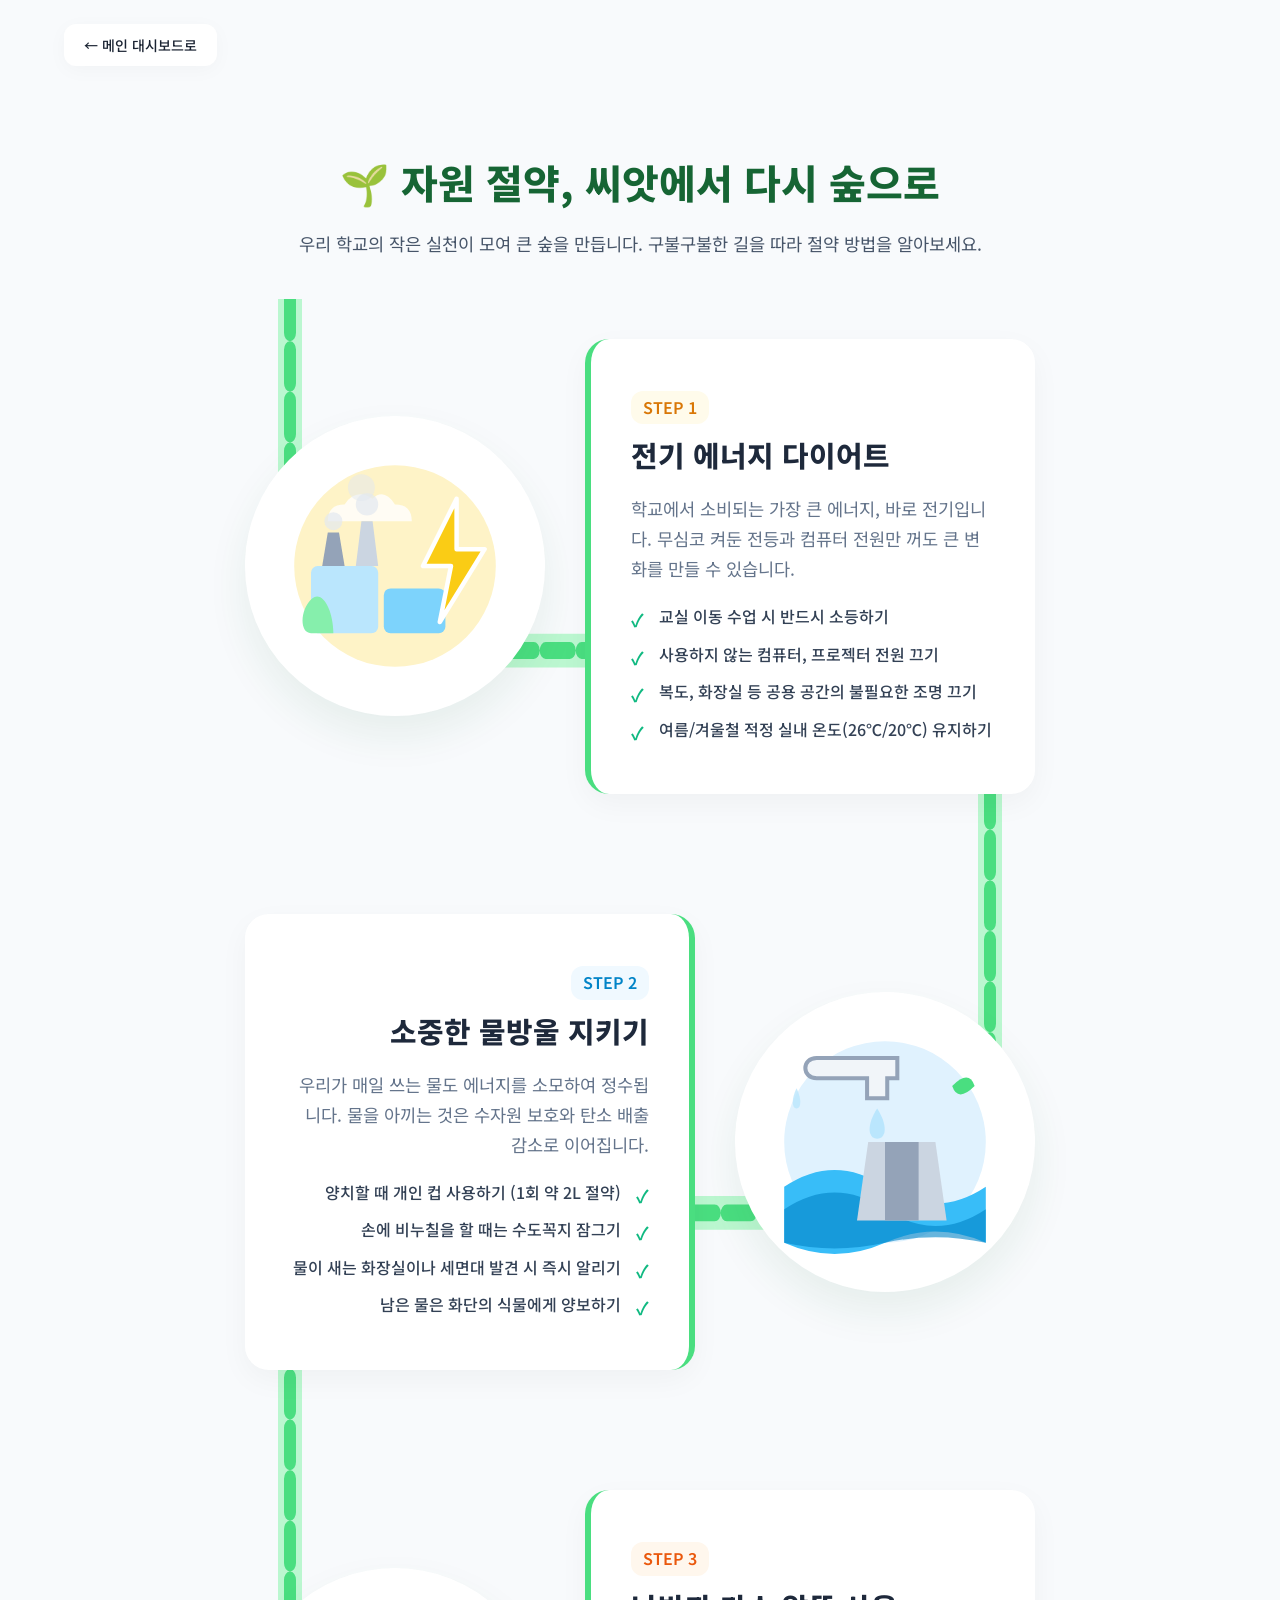
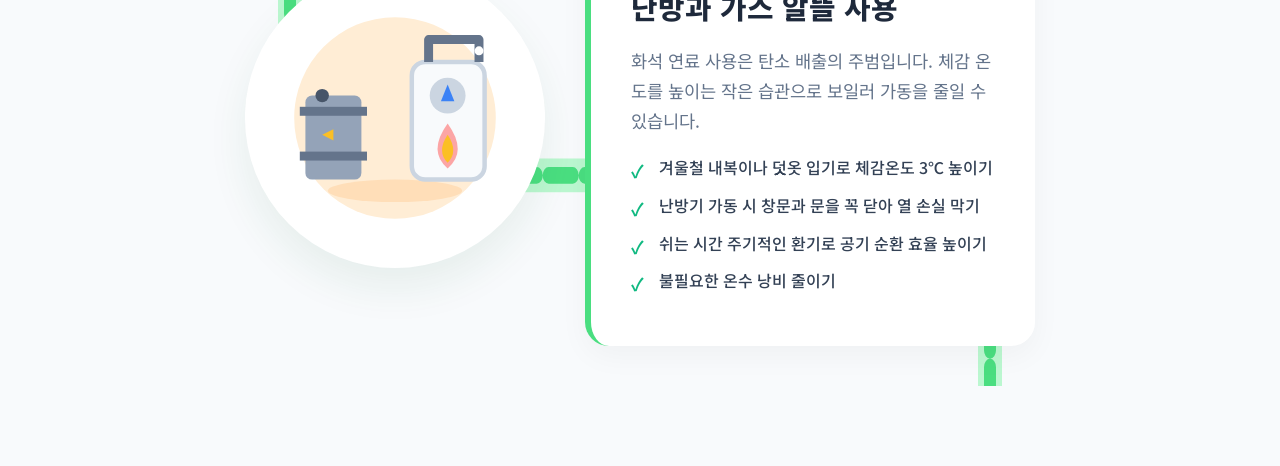
==== saving-tips.html @ 5b9fc604 "sbrbfssf bfbfzbsfb" ====
<!DOCTYPE html>
<html lang="ko">
<head>
    <meta charset="UTF-8">
    <meta name="viewport" content="width=device-width, initial-scale=1.0">
    <title>절약 방법 로드맵 - 학교 자원 모니터링</title>
    <link rel="stylesheet" href="style.css">
    <link rel="stylesheet" href="https://cdnjs.cloudflare.com/ajax/libs/font-awesome/6.4.0/css/all.min.css">
    <style>
        /* 로드맵 타임라인 전용 CSS */
        .roadmap-page {
            background-color: #f8fafc;
            min-height: 100vh;
            padding-bottom: 80px;
        }

        .roadmap-header {
            text-align: center;
            padding: 60px 24px 40px;
        }
        
        .roadmap-header h1 {
            font-size: 2.5rem;
            color: #166534;
            font-weight: 800;
            margin-bottom: 16px;
        }

        .roadmap-header p {
            font-size: 1.1rem;
            color: #475569;
        }

        .roadmap-container {
            max-width: 1000px;
            margin: 0 auto;
            position: relative;
            padding: 40px 0;
            overflow: hidden;
        }

        /* 중앙을 가로지르는 구불구불한 선 */
        .roadmap-path {
            position: absolute;
            top: 0;
            left: 50%;
            transform: translateX(-50%);
            width: 100%;
            height: 100%;
            z-index: 0;
            pointer-events: none;
        }
        
        .roadmap-path svg {
            width: 100%;
            height: 100%;
            display: block;
        }

        /* 로드맵 아이템 */
        .roadmap-item {
            position: relative;
            z-index: 1;
            display: flex;
            align-items: center;
            justify-content: center;
            margin-bottom: 120px;
            gap: 40px;
            opacity: 0;
            transform: translateY(40px);
            animation: fadeUp 0.8s cubic-bezier(0.4, 0, 0.2, 1) forwards;
        }

        .roadmap-item:nth-child(2) { animation-delay: 0.2s; }
        .roadmap-item:nth-child(3) { animation-delay: 0.4s; }
        .roadmap-item:nth-child(4) { animation-delay: 0.6s; margin-bottom: 0; }

        @keyframes fadeUp {
            to { opacity: 1; transform: translateY(0); }
        }

        .roadmap-item.left {
            flex-direction: row-reverse;
        }

        /* 픽토그램 (일러스트) 영역 */
        .roadmap-illustration {
            flex: 0 0 300px;
            width: 300px;
            height: 300px;
            background: #ffffff;
            border-radius: 50%;
            box-shadow: 0 20px 40px rgba(22, 101, 52, 0.08);
            display: flex;
            align-items: center;
            justify-content: center;
            padding: 30px;
            position: relative;
            border: 8px solid #ffffff;
            transition: transform 0.4s cubic-bezier(0.34, 1.56, 0.64, 1);
        }

        .roadmap-illustration:hover {
            transform: scale(1.05) rotate(-2deg);
        }

        .roadmap-illustration svg {
            width: 100%;
            height: 100%;
        }

        /* 텍스트 콘텐츠 영역 */
        .roadmap-content {
            flex: 0 0 450px;
            background: #ffffff;
            padding: 40px;
            border-radius: 24px;
            box-shadow: 0 10px 30px rgba(0, 0, 0, 0.04);
            position: relative;
            border-left: 6px solid #4ade80;
        }

        .roadmap-item.left .roadmap-content {
            border-left: none;
            border-right: 6px solid #4ade80;
            text-align: right;
        }

        .roadmap-content h2 {
            font-size: 1.8rem;
            color: #1e293b;
            margin-bottom: 16px;
            font-weight: 800;
        }

        .roadmap-content h2 span {
            display: inline-block;
            background: #ecfdf5;
            color: #059669;
            padding: 4px 12px;
            border-radius: 12px;
            font-size: 1rem;
            margin-bottom: 8px;
            font-weight: 600;
        }

        .roadmap-content p {
            font-size: 1.1rem;
            color: #64748b;
            line-height: 1.7;
            margin-bottom: 20px;
        }

        .roadmap-tips {
            list-style: none;
            padding: 0;
            margin: 0;
            text-align: left;
        }

        .roadmap-tips li {
            position: relative;
            padding-left: 28px;
            margin-bottom: 12px;
            color: #334155;
            font-weight: 500;
        }

        .roadmap-item.left .roadmap-tips li {
            padding-left: 0;
            padding-right: 28px;
            text-align: right;
        }

        .roadmap-tips li::before {
            content: '✓';
            position: absolute;
            left: 0;
            top: 2px;
            color: #10b981;
            font-weight: bold;
            font-size: 1.1rem;
        }

        .roadmap-item.left .roadmap-tips li::before {
            left: auto;
            right: 0;
        }

        /* 반응형 디자인 */
        @media (max-width: 900px) {
            .roadmap-item, .roadmap-item.left {
                flex-direction: column;
                text-align: center;
                gap: 24px;
            }

            .roadmap-path {
                display: none; /* 모바일에서는 선 숨김 */
            }

            .roadmap-content, .roadmap-item.left .roadmap-content {
                flex: auto;
                width: 100%;
                border: none;
                border-top: 6px solid #4ade80;
                text-align: center;
            }

            .roadmap-tips li {
                padding: 0 !important;
                text-align: center !important;
            }
            .roadmap-tips li::before {
                display: none;
            }
        }
    </style>
</head>
<body class="roadmap-page">

    <div class="page-header" style="max-width: 1200px; margin: 0 auto; padding: 24px;">
        <a href="index.html" class="back-btn">← 메인 대시보드로</a>
    </div>

    <div class="roadmap-header">
        <h1>🌱 자원 절약, 씨앗에서 다시 숲으로</h1>
        <p>우리 학교의 작은 실천이 모여 큰 숲을 만듭니다. 구불구불한 길을 따라 절약 방법을 알아보세요.</p>
    </div>

    <div class="roadmap-container">
        
        <!-- 중앙 구불구불한 녹색 선 (ㄹ자 모양) -->
        <div class="roadmap-path">
            <svg viewBox="0 0 1000 1200" preserveAspectRatio="none" xmlns="http://www.w3.org/2000/svg">
                <!-- 그림자 효과 -->
                <path d="M 150,0 L 150,150 Q 150,250 250,250 L 750,250 Q 850,250 850,350 L 850,550 Q 850,650 750,650 L 250,650 Q 150,650 150,750 L 150,950 Q 150,1050 250,1050 L 750,1050 Q 850,1050 850,1150 L 850,1200" 
                      fill="none" stroke="#bbf7d0" stroke-width="24" stroke-linecap="round" />
                <!-- 메인 녹색 선 -->
                <path d="M 150,0 L 150,150 Q 150,250 250,250 L 750,250 Q 850,250 850,350 L 850,550 Q 850,650 750,650 L 250,650 Q 150,650 150,750 L 150,950 Q 150,1050 250,1050 L 750,1050 Q 850,1050 850,1150 L 850,1200" 
                      fill="none" stroke="#4ade80" stroke-width="12" stroke-linecap="round" stroke-dasharray="24 12" />
            </svg>
        </div>

        <!-- 1. 전기 절약 -->
        <div class="roadmap-item right">
            <div class="roadmap-illustration">
                <!-- 번개 + 전기 발전소 일러스트 (플랫 스타일) -->
                <svg viewBox="0 0 200 200" xmlns="http://www.w3.org/2000/svg">
                    <circle cx="100" cy="100" r="90" fill="#fef3c7" /> <!-- 배경 노란색 -->
                    <!-- 구름 -->
                    <path d="M 40,60 Q 40,45 55,45 Q 65,30 80,40 Q 90,30 100,45 Q 115,45 115,60 Z" fill="#ffffff" opacity="0.8" />
                    <!-- 발전소 건물 (왼쪽으로 이동) -->
                    <g transform="translate(-15, 0)">
                        <rect x="40" y="100" width="60" height="60" rx="6" fill="#bae6fd" />
                        <rect x="105" y="120" width="55" height="40" rx="6" fill="#7dd3fc" />
                        <!-- 굴뚝 -->
                        <path d="M 50,100 L 55,70 L 65,70 L 70,100 Z" fill="#94a3b8" />
                        <path d="M 80,100 L 85,60 L 95,60 L 100,100 Z" fill="#cbd5e1" />
                        <circle cx="60" cy="60" r="8" fill="#e2e8f0" opacity="0.7" />
                        <circle cx="90" cy="45" r="10" fill="#e2e8f0" opacity="0.7" />
                        <circle cx="85" cy="30" r="12" fill="#e2e8f0" opacity="0.5" />
                    </g>
                    <!-- 번개 기호 (오른쪽 위로 이동) -->
                    <g transform="translate(15, -10)">
                        <path d="M 140,50 L 110,110 L 135,110 L 125,160 L 165,95 L 140,95 Z" fill="#facc15" stroke="#ffffff" stroke-width="4" stroke-linejoin="round" />
                    </g>
                    <!-- 나무 장식 -->
                    <path d="M 25,160 C 15,160 15,140 25,130 C 35,120 45,140 45,160 Z" fill="#86efac" />
                </svg>
            </div>
            <div class="roadmap-content">
                <h2><span style="background:#fffbeb;color:#d97706">STEP 1</span><br>전기 에너지 다이어트</h2>
                <p>학교에서 소비되는 가장 큰 에너지, 바로 전기입니다. 무심코 켜둔 전등과 컴퓨터 전원만 꺼도 큰 변화를 만들 수 있습니다.</p>
                <ul class="roadmap-tips">
                    <li>교실 이동 수업 시 반드시 소등하기</li>
                    <li>사용하지 않는 컴퓨터, 프로젝터 전원 끄기</li>
                    <li>복도, 화장실 등 공용 공간의 불필요한 조명 끄기</li>
                    <li>여름/겨울철 적정 실내 온도(26℃/20℃) 유지하기</li>
                </ul>
            </div>
        </div>

        <!-- 2. 수도 절약 -->
        <div class="roadmap-item left">
            <div class="roadmap-illustration">
                <!-- 수도꼭지 + 수력 발전 일러스트 (플랫 스타일) -->
                <svg viewBox="0 0 200 200" xmlns="http://www.w3.org/2000/svg">
                    <circle cx="100" cy="100" r="90" fill="#e0f2fe" /> <!-- 배경 하늘색 -->
                    <!-- 댐/물결 -->
                    <path d="M 10,140 Q 55,110 100,140 T 190,140 L 190,190 Q 145,170 100,190 T 10,190 Z" fill="#38bdf8" />
                    <path d="M 10,160 Q 55,130 100,160 T 190,160 L 190,190 Q 145,180 100,190 T 10,190 Z" fill="#0284c7" opacity="0.6" />
                    <!-- 댐 구조물 (오른쪽 아래로 이동) -->
                    <g transform="translate(15, 20)">
                        <path d="M 60,150 L 70,80 L 130,80 L 140,150 Z" fill="#cbd5e1" />
                        <rect x="85" y="80" width="30" height="70" fill="#94a3b8" />
                    </g>
                    <!-- 수도꼭지와 물방울 (왼쪽 위로 이동) -->
                    <g transform="translate(-15, -20) scale(0.9)">
                        <path d="M 140,50 L 60,50 C 45,50 45,70 60,70 L 110,70 L 110,90 L 130,90 L 130,70 L 140,70 Z" fill="#f1f5f9" stroke="#94a3b8" stroke-width="4" />
                        <!-- 물방울 -->
                        <path d="M 120,100 C 130,115 130,130 120,130 C 110,130 110,115 120,100 Z" fill="#bae6fd" />
                        <path d="M 40,80 C 45,90 45,100 40,100 C 35,100 35,90 40,80 Z" fill="#bae6fd" opacity="0.8" />
                    </g>
                    <!-- 나뭇잎 장식 -->
                    <path d="M 160,50 Q 175,35 180,50 Q 165,65 160,50 Z" fill="#4ade80" />
                </svg>
            </div>
            <div class="roadmap-content">
                <h2><span style="background:#f0f9ff;color:#0284c7">STEP 2</span><br>소중한 물방울 지키기</h2>
                <p>우리가 매일 쓰는 물도 에너지를 소모하여 정수됩니다. 물을 아끼는 것은 수자원 보호와 탄소 배출 감소로 이어집니다.</p>
                <ul class="roadmap-tips">
                    <li>양치할 때 개인 컵 사용하기 (1회 약 2L 절약)</li>
                    <li>손에 비누칠을 할 때는 수도꼭지 잠그기</li>
                    <li>물이 새는 화장실이나 세면대 발견 시 즉시 알리기</li>
                    <li>남은 물은 화단의 식물에게 양보하기</li>
                </ul>
            </div>
        </div>

        <!-- 3. 가스 절약 -->
        <div class="roadmap-item right">
            <div class="roadmap-illustration">
                <!-- 보일러 + 석유통 일러스트 (플랫 스타일) -->
                <svg viewBox="0 0 200 200" xmlns="http://www.w3.org/2000/svg">
                    <circle cx="100" cy="100" r="90" fill="#ffedd5" /> <!-- 배경 연주황색 -->
                    <!-- 바닥 그림자 -->
                    <ellipse cx="100" cy="165" rx="60" ry="10" fill="#fdba74" opacity="0.3" />
                    <!-- 드럼통 (석유통) (왼쪽으로 이동) -->
                    <g transform="translate(-15, 0)">
                        <rect x="35" y="80" width="50" height="75" rx="6" fill="#94a3b8" />
                        <rect x="30" y="90" width="60" height="8" fill="#64748b" />
                        <rect x="30" y="130" width="60" height="8" fill="#64748b" />
                        <circle cx="50" cy="80" r="6" fill="#475569" />
                        <path d="M 60,110 L 60,120 L 50,115 Z" fill="#fbbf24" /> <!-- 위험 마크 -->
                    </g>
                    <!-- 보일러 (오른쪽으로 이동) -->
                    <g transform="translate(15, 0)">
                        <rect x="100" y="50" width="65" height="105" rx="12" fill="#f8fafc" stroke="#cbd5e1" stroke-width="4" />
                        <circle cx="132" cy="80" r="16" fill="#cbd5e1" />
                        <path d="M 132,70 L 138,85 L 126,85 Z" fill="#3b82f6" /> <!-- 온도계 바늘 -->
                        <!-- 불꽃 모양 (가스) -->
                        <path d="M 132,105 Q 150,130 132,145 Q 114,130 132,105 Z" fill="#fca5a5" />
                        <path d="M 132,115 Q 142,130 132,140 Q 122,130 132,115 Z" fill="#fbbf24" />
                        <!-- 파이프 -->
                        <path d="M 115,50 L 115,30 L 160,30 L 160,50" fill="none" stroke="#64748b" stroke-width="8" stroke-linejoin="round" />
                        <!-- 빛나는 효과 -->
                        <circle cx="160" cy="40" r="4" fill="#ffffff" />
                    </g>
                </svg>
            </div>
            <div class="roadmap-content">
                <h2><span style="background:#fff7ed;color:#ea580c">STEP 3</span><br>난방과 가스 알뜰 사용</h2>
                <p>화석 연료 사용은 탄소 배출의 주범입니다. 체감 온도를 높이는 작은 습관으로 보일러 가동을 줄일 수 있습니다.</p>
                <ul class="roadmap-tips">
                    <li>겨울철 내복이나 덧옷 입기로 체감온도 3℃ 높이기</li>
                    <li>난방기 가동 시 창문과 문을 꼭 닫아 열 손실 막기</li>
                    <li>쉬는 시간 주기적인 환기로 공기 순환 효율 높이기</li>
                    <li>불필요한 온수 낭비 줄이기</li>
                </ul>
            </div>
        </div>

    </div>

</body>
</html>
---- style.css ----
/* ===================================
   학교 자원 모니터링 시스템 - 스타일시트
   이전 대시보드 디자인 시스템 통합
   =================================== */

@import url('https://fonts.googleapis.com/css2?family=Noto+Sans+KR:wght@300;400;500;700;900&display=swap');

/* --- Design Tokens (이전 대시보드 기반) --- */
:root {
    --bg-color: #f7f9fc;
    --card-bg: #ffffff;
    --text-main: #1a2332;
    --text-sub: #7a869a;
    --blue: #239ce3;
    --blue-light: #e6f4fc;
    --green: #7dc242;
    --green-light: #eff7e9;
    --teal: #36b0a1;
    --teal-light: #e7f6f5;
    --orange: #f59e0b;
    --orange-light: #fef3c7;
    --border-radius: 16px;
    --shadow: 0 4px 20px rgba(0, 0, 0, 0.03);
    --shadow-hover: 0 8px 32px rgba(0, 0, 0, 0.08);
    --transition: all 0.3s cubic-bezier(0.4, 0, 0.2, 1);
}

/* --- Reset & Base --- */
* {
    box-sizing: border-box;
    margin: 0;
    padding: 0;
}

body {
    font-family: 'Noto Sans KR', sans-serif;
    background-color: var(--bg-color);
    color: var(--text-main);
    line-height: 1.6;
    -webkit-font-smoothing: antialiased;
}

/* ===================================
   히어로 배너
   =================================== */
.hero-new {
    position: relative;
    min-height: calc(100vh - 32px);
    width: calc(100% - 32px);
    margin: 16px;
    border-radius: 32px;
    display: flex;
    align-items: center;
    justify-content: flex-start; /* 중앙 정렬 해제하고 왼쪽으로 완전히 밀착 */
    overflow: hidden; /* 모서리 둥글게 자르기 */
}

.hero-bg {
    position: fixed; /* absolute에서 fixed로 변경하여 스크롤 시에도 배경 유지 */
    top: 0;
    left: 0;
    width: 100%;
    height: 100vh;
    pointer-events: none;
    z-index: 0;
}

.hero-svg {
    width: 100%;
    height: 100%;
    color: #020617;
    position: absolute;
    top: 0;
    left: 0;
}

.hero-content {
    position: relative;
    z-index: 10;
    text-align: left; /* 왼쪽 정렬 */
    padding: 0;
    max-width: 800px;
    margin-left: 8vw; /* 화면 왼쪽에서 적절히 띄움 (기존보다 훨씬 왼쪽) */
}

/* 오른쪽 배경 이미지 - 보내주신 이미지와 완벽하게 일치하는 비대칭 물방울 모양 */
.hero-image-halfcircle {
    position: absolute;
    right: -5vw; 
    top: 55%; 
    width: 65vw; 
    height: 38vw; 
    /* 
       [곡률 수정: 끝부분 부드럽게 라운딩]
       - 이전 설정은 끝부분이 바늘처럼 너무 뾰족하게 만나는 구조였습니다.
       - 가로 곡률을 70%로 낮추어(기존 85%), 왼쪽 끝이 뾰족하지 않고 신발 앞코나 조약돌처럼 부드럽고 둥글게(Round) 감싸지도록 조절했습니다.
       - 여전히 가로/세로 합은 100%로 완벽하게 맞물리므로, 네모난 왜곡 없이 가장 아름다운 곡선이 나옵니다.
    */
    border-radius: 70% 30% 30% 70% / 70% 50% 50% 30%; 
    /* 살짝 위로 들린 각도 유지 (-10도) */
    transform: translateY(-50%) rotate(-10deg);
    overflow: hidden; 
    z-index: 1; 
}

/* 타원이 회전해도 사진은 똑바로 보이게 유지 */
.hero-image-halfcircle::before {
    content: '';
    position: absolute;
    /* 사진 영역을 130%로 줄여서 사진이 덜 확대되어 보이게 수정 */
    top: -15%;
    left: -15%;
    width: 130%;
    height: 130%;
    background-image: url('school.jpg');
    background-size: cover;
    background-position: center;
    /* 부모의 회전(-10도)을 상쇄 */
    transform: rotate(10deg);
}

.hero-new h1 {
    font-size: 5rem;
    font-weight: 800;
    margin-bottom: 2rem;
    letter-spacing: -0.05em;
    display: flex;
    justify-content: flex-start; /* 왼쪽 정렬 */
    flex-wrap: wrap;
}

.title-word {
    display: inline-block;
}

.title-letter {
    display: inline-block;
    color: transparent;
    background-clip: text;
    -webkit-background-clip: text;
    background-image: linear-gradient(to right, #171717, rgba(64, 64, 64, 0.8));
    opacity: 0; /* Animation handles the rest */
}

.hero-desc {
    font-size: 1.125rem;
    color: #4b5563;
    line-height: 1.8;
    margin-bottom: 3rem;
    animation: fadeInUp 2s ease-out forwards;
    opacity: 0;
}

@keyframes fadeInUp {
    from { opacity: 0; transform: translateY(24px); }
    to { opacity: 1; transform: translateY(0); }
}

@keyframes drawPath {
    0% { stroke-dashoffset: var(--path-length); }
    100% { stroke-dashoffset: 0; }
}

.hero-btn-container {
    display: inline-block;
    position: relative;
    background: linear-gradient(to bottom, rgba(0,0,0,0.05), rgba(255,255,255,0.05));
    padding: 1px;
    border-radius: 1.5rem;
    backdrop-filter: blur(16px);
    overflow: hidden;
    box-shadow: 0 10px 15px -3px rgba(0,0,0,0.1);
    animation: fadeInUp 2.5s ease-out forwards;
    opacity: 0;
}

.hero-btn {
    border-radius: 1.45rem;
    padding: 24px 32px;
    font-size: 1.125rem;
    font-weight: 600;
    background-color: rgba(255,255,255,0.95);
    color: #000;
    border: 1px solid rgba(0,0,0,0.1);
    cursor: pointer;
    display: flex;
    align-items: center;
    transition: all 0.3s;
}

.hero-btn:hover {
    background-color: #fff;
    transform: translateY(-2px);
    box-shadow: 0 4px 6px -1px rgba(0,0,0,0.1);
}

.hero-btn .btn-text {
    opacity: 0.9;
    transition: opacity 0.3s;
}

.hero-btn:hover .btn-text {
    opacity: 1;
}

.hero-btn .btn-arrow {
    margin-left: 12px;
    opacity: 0.7;
    transition: all 0.3s;
}

.hero-btn:hover .btn-arrow {
    opacity: 1;
    transform: translateX(6px);
}

/* 버튼 스타일 */
.action-area {
    width: 100%;
    padding: 8px;
    box-sizing: border-box;
    margin-bottom: 48px;
}

.btn-primary {
    display: block;
    width: 100%;
    background-color: var(--green);
    color: white;
    border: none;
    padding: 20px 28px;
    font-size: 1.25rem;
    font-weight: 700;
    border-radius: var(--border-radius);
    cursor: pointer;
    transition: all 0.3s ease;
    box-shadow: 0 4px 15px rgba(125, 194, 66, 0.3);
    text-align: center;
}

.btn-primary:hover {
    background-color: #65a30d;
    transform: translateY(-2px);
    box-shadow: 0 8px 25px rgba(125, 194, 66, 0.4);
}


/* ===================================
   컨테이너
   =================================== */
.container {
    max-width: 1200px;
    margin: 0 auto;
    padding: 48px 24px;
    position: relative;
    z-index: 1;
}

/* ===================================
   원형 프로그레스 차트 섹션
   =================================== */
.analysis-section {
    margin-bottom: 48px;
}

.progress-wrapper {
    display: grid;
    grid-template-columns: repeat(3, 1fr);
    gap: 32px;
}

.progress-card {
    background-color: rgba(255, 255, 255, 0.2);
    border-radius: var(--border-radius);
    padding: 40px 24px;
    box-shadow: var(--shadow);
    display: flex;
    flex-direction: column;
    align-items: center;
    gap: 24px;
    transition: var(--transition);
    border: 1px solid rgba(255, 255, 255, 0.8);
    backdrop-filter: blur(4px); /* 아주 살짝의 블러만 적용 */
    -webkit-backdrop-filter: blur(4px);
}

.progress-card:hover {
    box-shadow: var(--shadow-hover);
    transform: translateY(-4px);
    background-color: rgba(255, 255, 255, 0.4);
}

.progress-title {
    font-size: 18px;
    font-weight: 700;
    color: var(--text-main);
    letter-spacing: -0.3px;
}

/* --- 원형 프로그레스 (conic-gradient) --- */
.circle {
    position: relative;
    width: 150px;
    height: 150px;
    display: flex;
    justify-content: center;
    align-items: center;
    transition: var(--transition);
}

.circle::before {
    content: '';
    position: absolute;
    inset: 0;
    border-radius: 50%;
    -webkit-mask: radial-gradient(transparent 55%, black 56%);
    mask: radial-gradient(transparent 55%, black 56%);
    z-index: 1;
}

.circle span {
    position: relative;
    z-index: 2;
    font-size: 32px;
    font-weight: 700;
}

/* 전기 - 78% (파란색) */
.circle.blue::before {
    background: conic-gradient(
        var(--blue) 0deg,
        var(--blue) 280.8deg,     /* 360 × 0.78 */
        var(--blue-light) 280.8deg,
        var(--blue-light) 360deg
    );
}

.circle.blue span {
    color: var(--blue);
}

/* 수도 - 91% (초록색) */
.circle.green::before {
    background: conic-gradient(
        var(--green) 0deg,
        var(--green) 327.6deg,    /* 360 × 0.91 */
        var(--green-light) 327.6deg,
        var(--green-light) 360deg
    );
}

.circle.green span {
    color: var(--green);
}

/* 가스 - 85% (주황색) */
.circle.orange::before {
    background: conic-gradient(
        var(--orange) 0deg,
        var(--orange) 306deg,     /* 360 × 0.85 */
        var(--orange-light) 306deg,
        var(--orange-light) 360deg
    );
}

.circle.orange span {
    color: var(--orange);
}

/* ===================================
   상세 모니터링 기능 섹션 (FeatureGrid 스타일)
   =================================== */
.feature-section {
    width: 100%;
    padding: 48px 0;
}

.feature-header {
    max-width: 768px;
    margin: 0 auto 48px auto;
    text-align: center;
    padding: 0 24px;
}

.feature-header h2 {
    font-size: 2.5rem;
    font-weight: 700;
    letter-spacing: -0.05em;
    color: var(--text-main);
    line-height: 1.2;
}

.feature-header p {
    margin-top: 16px;
    font-size: 1.125rem;
    color: var(--text-sub);
}

.feature-grid {
    display: grid;
    grid-template-columns: 1fr;
    gap: 32px;
    position: relative;
    z-index: 0;
}

@media (min-width: 768px) {
    .feature-grid { grid-template-columns: repeat(2, 1fr); }
}

@media (min-width: 1024px) {
    .feature-grid { grid-template-columns: repeat(3, 1fr); }
}

.feature-card {
    position: relative;
    display: flex;
    flex-direction: column;
    align-items: flex-start;
    gap: 16px;
    padding: 24px;
    border-radius: var(--border-radius);
    border: 1px solid rgba(255, 255, 255, 0.8);
    background-color: rgba(255, 255, 255, 0.2);
    box-shadow: var(--shadow);
    backdrop-filter: blur(4px);
    -webkit-backdrop-filter: blur(4px);
    transition: var(--transition);
    cursor: pointer;
    text-decoration: none;
    color: inherit;
    z-index: 1;
}

.feature-card:hover {
    transform: translateY(-4px);
    box-shadow: var(--shadow-hover);
    background-color: rgba(255, 255, 255, 0.4);
}

/* 내부 요소들이 확실히 위로 오도록 */
.feature-card > * {
    position: relative;
    z-index: 2;
}

/* 다크모드 대응(만약 프로젝트에 다크모드가 있다면) */
@media (prefers-color-scheme: dark) {
    .feature-card {
        border-color: rgba(255, 255, 255, 0.2);
        background-color: rgba(255, 255, 255, 0.12);
    }
    .feature-card:hover {
        border-color: rgba(255, 255, 255, 0.35);
        background-color: rgba(255, 255, 255, 0.2);
    }
}

.feature-icon-wrapper {
    display: flex;
    height: 48px;
    width: 48px;
    align-items: center;
    justify-content: center;
    border-radius: 0.5rem;
    border: 1px solid rgba(0, 0, 0, 0.1);
    background-color: var(--card-bg);
    color: var(--text-main);
    font-size: 24px;
}

@media (prefers-color-scheme: dark) {
    .feature-icon-wrapper {
        border-color: rgba(255, 255, 255, 0.1);
    }
}

.feature-text {
    display: flex;
    flex-direction: column;
    align-items: flex-start;
    text-align: left;
}

.feature-text h3 {
    font-size: 1.125rem;
    font-weight: 700;
    line-height: 1;
    letter-spacing: -0.025em;
    color: var(--text-main);
    margin-bottom: 8px;
}

.feature-text p {
    font-size: 0.875rem;
    color: var(--text-sub);
    line-height: 1.5;
    margin: 0;
}

/* ===================================
   대시보드 페이지 공통 (서브페이지)
   =================================== */
.dashboard-container {
    max-width: 1200px;
    margin: 0 auto;
    padding: 40px 24px;
}

.page-header {
    margin-bottom: 32px;
    display: flex;
    justify-content: space-between;
    align-items: center;
}

.page-header h1 {
    font-size: 32px;
    font-weight: 700;
    color: #111827;
}

.page-header p {
    font-size: 16px;
    color: var(--text-sub);
}

.back-btn {
    display: inline-flex;
    align-items: center;
    gap: 8px;
    padding: 10px 20px;
    border-radius: 12px;
    background-color: var(--card-bg);
    color: var(--text-main);
    text-decoration: none;
    font-size: 14px;
    font-weight: 500;
    box-shadow: var(--shadow);
    transition: var(--transition);
}

.back-btn:hover {
    box-shadow: var(--shadow-hover);
    transform: translateY(-2px);
}

/* 상단 요약 카드 (대시보드) */
.top-cards {
    display: grid;
    grid-template-columns: repeat(3, 1fr);
    gap: 24px;
    margin-bottom: 24px;
}

.card {
    background-color: var(--card-bg);
    border-radius: var(--border-radius);
    padding: 24px;
    box-shadow: var(--shadow);
    display: flex;
    align-items: center;
    transition: var(--transition);
}

.card:hover {
    box-shadow: var(--shadow-hover);
    transform: translateY(-2px);
}

.icon-box {
    width: 60px;
    height: 60px;
    border-radius: 50%;
    display: flex;
    justify-content: center;
    align-items: center;
    font-size: 24px;
    margin-right: 20px;
    flex-shrink: 0;
}

.icon-box.blue { background-color: var(--blue-light); color: var(--blue); }
.icon-box.green { background-color: var(--green-light); color: var(--green); }
.icon-box.teal { background-color: var(--teal-light); color: var(--teal); }
.icon-box.orange { background-color: var(--orange-light); color: var(--orange); }

.card-info h3 {
    font-size: 14px;
    font-weight: 500;
    margin-bottom: 8px;
    color: var(--text-sub);
}

.card-info .value {
    font-size: 36px;
    font-weight: 700;
    line-height: 1;
    margin-bottom: 10px;
}

.card-info .value span {
    font-size: 18px;
    font-weight: 500;
}

.value.blue-text { color: var(--blue); }
.value.green-text { color: var(--green); }
.value.teal-text { color: var(--teal); }
.value.orange-text { color: var(--orange); }

.card-info .sub-text {
    font-size: 13px;
    display: flex;
    align-items: center;
    gap: 6px;
}

.sub-text.blue-text { color: var(--blue); }
.sub-text.green-text { color: var(--green); }
.sub-text.orange-text { color: var(--orange); }
.sub-text.gray-text { color: var(--text-sub); }

.dot {
    width: 8px;
    height: 8px;
    border-radius: 50%;
    display: inline-block;
}

.dot.green { background-color: var(--green); }
.dot.blue { background-color: var(--blue); }
.dot.orange { background-color: var(--orange); }

/* 차트 영역 */
.bottom-sections {
    display: grid;
    grid-template-columns: 1fr 1.5fr;
    gap: 24px;
}

.chart-card {
    background-color: var(--card-bg);
    border-radius: var(--border-radius);
    padding: 24px;
    box-shadow: var(--shadow);
    display: flex;
    flex-direction: column;
}

.chart-card h3 {
    font-size: 18px;
    margin-bottom: 30px;
}

/* 도넛 차트 */
.donut-container {
    display: flex;
    justify-content: space-around;
    align-items: center;
    flex: 1;
}

.donut-item {
    text-align: center;
    position: relative;
}

.donut-item h4 {
    font-size: 16px;
    font-weight: 500;
    margin-bottom: 20px;
}

.chart-wrapper {
    position: relative;
    width: 160px;
    height: 160px;
    margin: 0 auto;
}

.center-text {
    position: absolute;
    top: 50%;
    left: 50%;
    transform: translate(-50%, -50%);
    display: flex;
    flex-direction: column;
    align-items: center;
    pointer-events: none;
}

.center-text strong {
    font-size: 28px;
    font-weight: 700;
    color: #111827;
}

.center-text span {
    font-size: 12px;
    color: var(--text-sub);
    margin-top: 4px;
}

/* 라인 차트 */
.line-charts {
    display: flex;
    flex-direction: column;
    gap: 24px;
}

.line-chart-box {
    background-color: var(--card-bg);
    border-radius: var(--border-radius);
    padding: 24px;
    box-shadow: var(--shadow);
    position: relative;
}

.line-header {
    display: flex;
    justify-content: space-between;
    align-items: center;
    margin-bottom: 20px;
}

.line-header h3 {
    font-size: 16px;
    margin: 0;
}

.line-header h3 span {
    font-size: 12px;
    color: var(--text-sub);
    font-weight: 400;
}

.badge {
    background-color: #f3f4f6;
    padding: 6px 12px;
    border-radius: 20px;
    font-size: 12px;
    font-weight: 500;
    display: flex;
    align-items: center;
    gap: 6px;
}

.canvas-container {
    height: 180px;
    width: 100%;
}

/* 단일 차트 (전체 너비) */
.full-chart {
    grid-template-columns: 1fr;
}

.full-chart .chart-card {
    min-height: 300px;
}

/* ===================================
   푸터
   =================================== */
footer {
    background-color: #1a2332;
    color: rgba(255, 255, 255, 0.6);
    text-align: center;
    padding: 24px;
    font-size: 13px;
}

/* ===================================
   반응형 디자인
   =================================== */
@media (max-width: 992px) {
    .hero-overlay h1 {
        font-size: 36px;
    }

    .progress-wrapper,
    .card-grid,
    .top-cards {
        grid-template-columns: repeat(2, 1fr);
    }

    .bottom-sections {
        grid-template-columns: 1fr;
    }
}

@media (max-width: 600px) {
    .hero {
        height: 300px;
    }

    .hero-overlay h1 {
        font-size: 28px;
    }

    .hero-overlay p {
        font-size: 15px;
    }

    .progress-wrapper,
    .card-grid,
    .top-cards {
        grid-template-columns: 1fr;
    }

    .container,
    .dashboard-container {
        padding: 24px 16px;
    }
}
/* ==========================
   에코 트리 섹션 (2단 레이아웃)
========================== */

.eco-tree-section {
    margin-bottom: 80px;
    animation: fadeIn 0.8s ease-out;
}

.eco-tree-layout {
    display: flex;
    align-items: center;
    justify-content: center;
    gap: 80px;
    background: #ffffff;
    padding: 60px 80px;
    border-radius: 24px;
    box-shadow: 0 10px 40px rgba(0,0,0,0.03);
    max-width: 100%;
    margin: 0 auto;
    width: 100%;
}

/* 왼쪽 텍스트 영역 */
.eco-tree-text-area {
    width: 420px;
    flex-shrink: 0;
}

.eco-tree-text-area h2 {
    font-size: 2.8rem;
    font-weight: 800;
    color: #1e293b;
    margin-bottom: 24px;
    line-height: 1.3;
}

.eco-tree-text-area .description {
    font-size: 1.15rem;
    color: #64748b;
    line-height: 1.7;
    margin-bottom: 40px;
}

/* 통계 텍스트 박스 */
.eco-stats {
    display: flex;
    flex-direction: column;
    gap: 20px;
}

.stat-box {
    display: flex;
    justify-content: space-between;
    align-items: center;
    padding-bottom: 15px;
    border-bottom: 1px solid #e2e8f0;
}

.stat-label {
    font-size: 1.05rem;
    color: #475569;
    font-weight: 600;
}

.stat-value {
    font-size: 1.5rem;
    font-weight: 800;
}

.highlight-yellow {
    color: #d97706;
}

.highlight-green {
    color: #16a34a;
}

/* 오른쪽 그래프 영역 */
.eco-tree-graphic-area {
    width: 420px;
    flex-shrink: 0;
    display: flex;
    justify-content: center;
    align-items: center;
}

#single-tree-svg {
    width: 100%;
    max-width: 420px;
    margin: 0 auto;
    height: auto;
    display: block;
}

.tree-text-num {
    font-size: 2.2rem;
    font-weight: 800;
    fill: #ffffff;
    text-shadow: 0 4px 15px rgba(0,0,0,0.5);
}

.tree-text-desc {
    font-size: 1.1rem;
    font-weight: 700;
    fill: #f0fdf4;
    text-shadow: 0 2px 10px rgba(0,0,0,0.4);
}

/* 액체 물결 애니메이션 */
.wave-container {
    transition: transform 0.6s cubic-bezier(0.2, 0.8, 0.2, 1);
}

.wave-path {
    transform-origin: center center;
}

.wave-back {
    animation: waveFlowBack 3s linear infinite;
}

.wave-front {
    animation: waveFlowFront 2s linear infinite;
}

@keyframes waveFlowBack {
    0% { transform: translateX(-350px); }
    100% { transform: translateX(0); }
}

@keyframes waveFlowFront {
    0% { transform: translateX(0); }
    100% { transform: translateX(-350px); }
}

/* 일반 페이드인 효과 */
@keyframes fadeIn {
    from {
        opacity: 0;
        transform: translateY(20px);
    }
    to {
        opacity: 1;
        transform: translateY(0);
    }
}

/* ==========================
   모바일
========================== */

@media(max-width:992px){
    .eco-tree-layout {
        flex-direction: column;
        padding: 40px;
        text-align: center;
    }
    
    .eco-tree-text-area h2 {
        font-size: 2.2rem;
    }
    
    .eco-tree-text-area {
        max-width: 100%;
    }
}

@media(max-width:768px){
    .hero-new h1 {
        font-size: 3rem;
    }

    .hero-desc {
        font-size: 0.95rem;
    }

    .progress-wrapper{
        gap:60px;
    }

    .card-grid{
        grid-template-columns:1fr;
    }

    .container{
        padding:20px;
    }

    .eco-tree-layout {
        padding: 30px 20px;
    }
    
    .stat-box {
        flex-direction: column;
        gap: 8px;
    }
    
    .tree-text-num {
        font-size: 3rem;
    }
}
.hero-bg {
    position: fixed;
    top: 0;
}
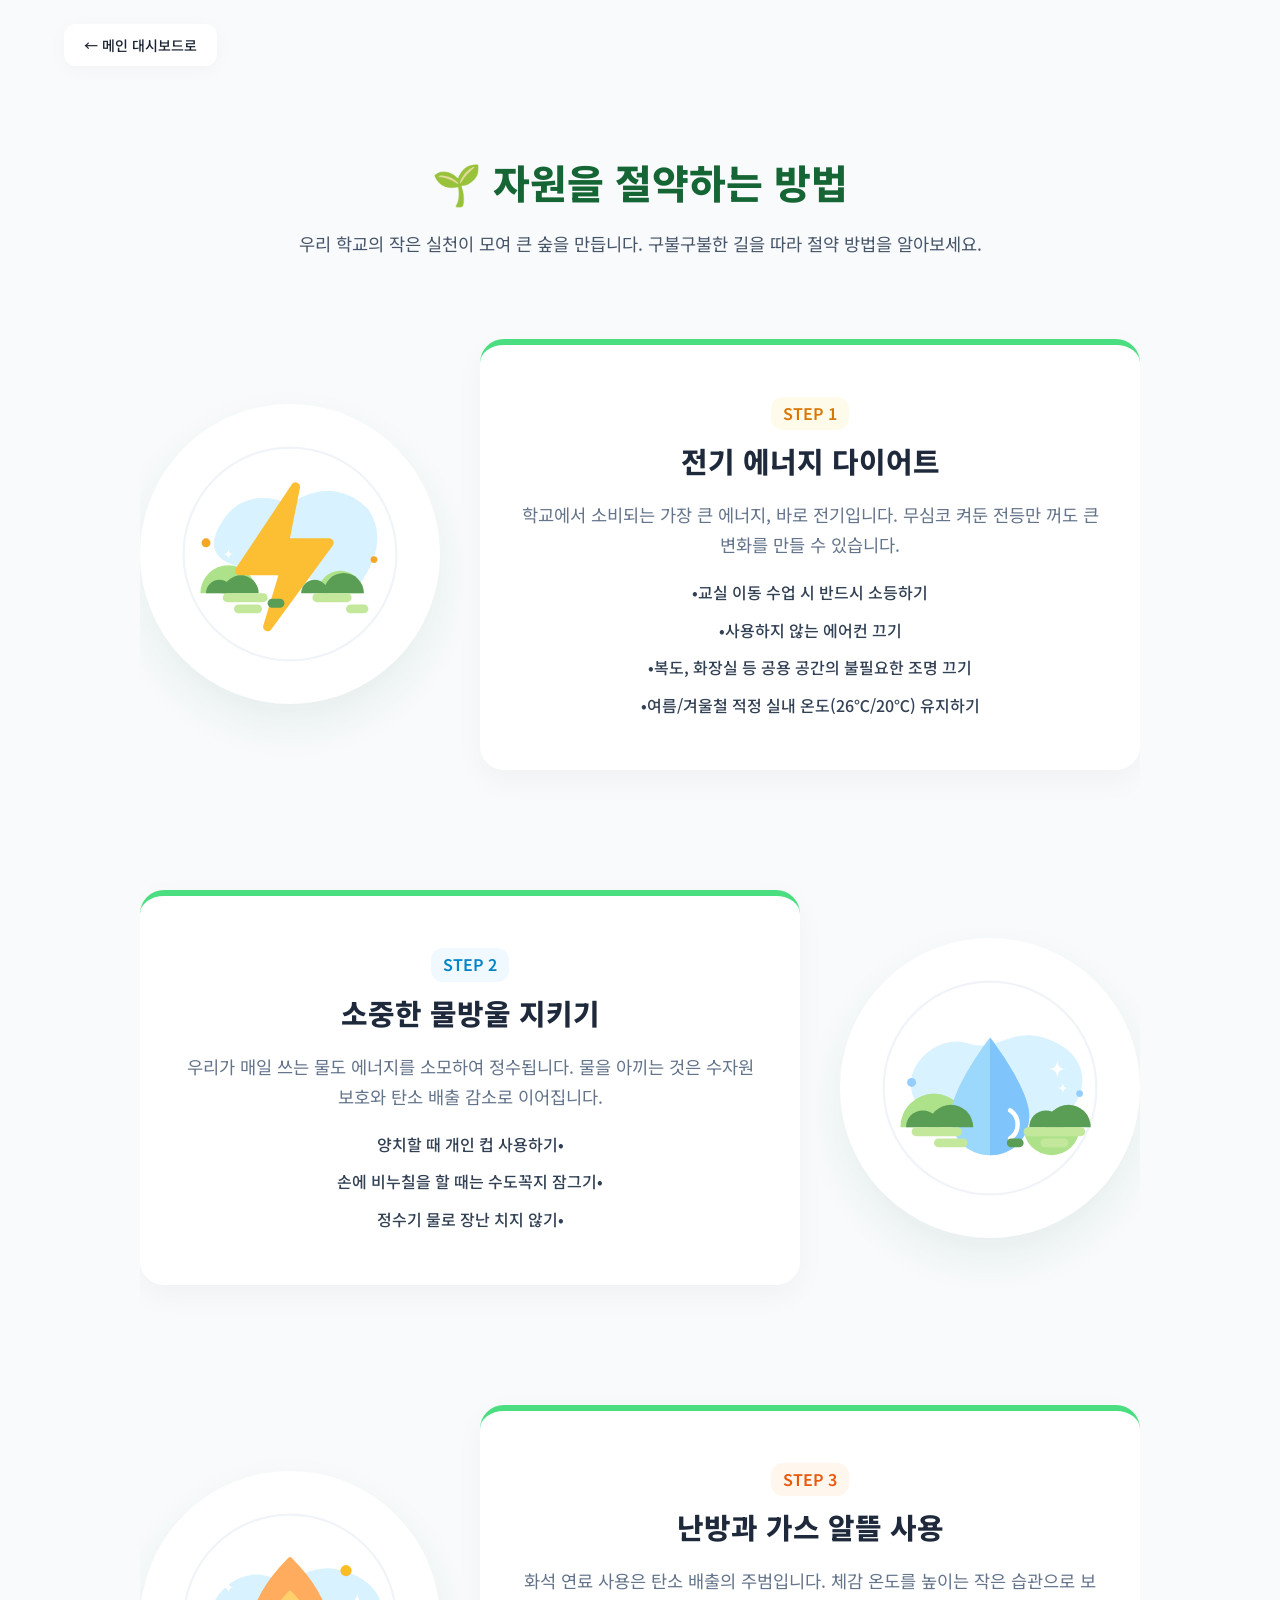
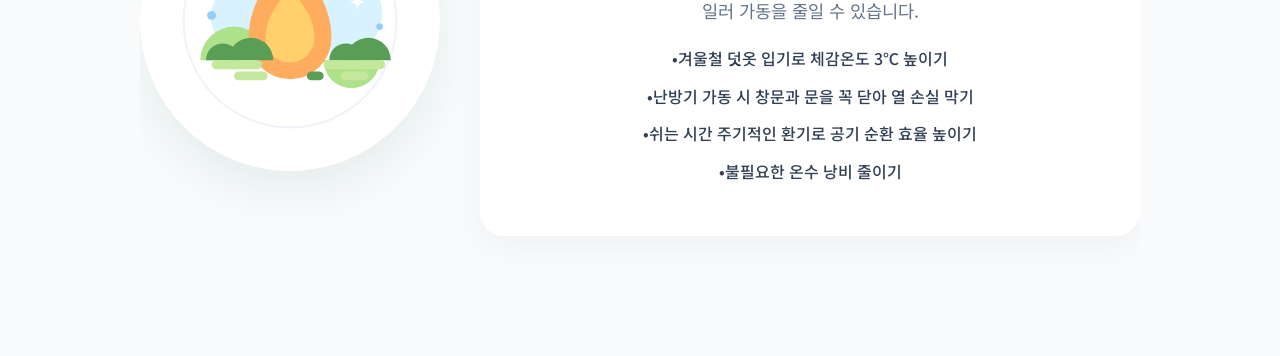
==== commit 60a051ff: "ㄹㅇ임 진짜로 자고싶다 ㅅㅂ" ====
--- a/saving-tips.html
+++ b/saving-tips.html
@@ -160,31 +160,13 @@
 
         .roadmap-tips li {
             position: relative;
-            padding-left: 28px;
             margin-bottom: 12px;
             color: #334155;
             font-weight: 500;
         }
 
         .roadmap-item.left .roadmap-tips li {
-            padding-left: 0;
-            padding-right: 28px;
             text-align: right;
-        }
-
-        .roadmap-tips li::before {
-            content: '✓';
-            position: absolute;
-            left: 0;
-            top: 2px;
-            color: #10b981;
-            font-weight: bold;
-            font-size: 1.1rem;
-        }
-
-        .roadmap-item.left .roadmap-tips li::before {
-            left: auto;
-            right: 0;
         }
 
         /* 반응형 디자인 */
@@ -195,9 +177,24 @@
                 gap: 24px;
             }
 
-            .roadmap-path {
-                display: none; /* 모바일에서는 선 숨김 */
-            }
+          /* 모바일/태블릿에서는 구불거리는 선 대신 깔끔한 일자(직선) 바로 변경 */
+        .roadmap-path {
+            display: block; 
+            width: 8px; /* 선의 굵기 */
+            background-color: #4ade80; /* 중심 진한 초록선 */
+            /* 데스크톱 느낌의 연두색 외곽 테두리를 주어 밋밋하지 않고 입체감 있는 일자선을 만듭니다 */
+            box-shadow: 0 0 0 6px #bbf7d0; 
+            border-radius: 10px;
+        }
+
+        .roadmap-path svg {
+            display: none; /* 기존 PC용 구불구불한 SVG 이미지는 숨김 */
+        }
+        }
+
+        .roadmap-path svg {
+            display: none; /* PC용 가로로 넓은 SVG는 숨김 */
+        }
 
             .roadmap-content, .roadmap-item.left .roadmap-content {
                 flex: auto;
@@ -211,9 +208,6 @@
                 padding: 0 !important;
                 text-align: center !important;
             }
-            .roadmap-tips li::before {
-                display: none;
-            }
         }
     </style>
 </head>
@@ -224,7 +218,7 @@
     </div>
 
     <div class="roadmap-header">
-        <h1>🌱 자원 절약, 씨앗에서 다시 숲으로</h1>
+        <h1>🌱 자원을 절약하는 방법</h1>
         <p>우리 학교의 작은 실천이 모여 큰 숲을 만듭니다. 구불구불한 길을 따라 절약 방법을 알아보세요.</p>
     </div>
 
@@ -238,7 +232,7 @@
                       fill="none" stroke="#bbf7d0" stroke-width="24" stroke-linecap="round" />
                 <!-- 메인 녹색 선 -->
                 <path d="M 150,0 L 150,150 Q 150,250 250,250 L 750,250 Q 850,250 850,350 L 850,550 Q 850,650 750,650 L 250,650 Q 150,650 150,750 L 150,950 Q 150,1050 250,1050 L 750,1050 Q 850,1050 850,1150 L 850,1200" 
-                      fill="none" stroke="#4ade80" stroke-width="12" stroke-linecap="round" stroke-dasharray="24 12" />
+                      fill="none" stroke="#4ade80" stroke-width="12" stroke-linecap="round" />
             </svg>
         </div>
 
@@ -247,36 +241,34 @@
             <div class="roadmap-illustration">
                 <!-- 번개 + 전기 발전소 일러스트 (플랫 스타일) -->
                 <svg viewBox="0 0 200 200" xmlns="http://www.w3.org/2000/svg">
-                    <circle cx="100" cy="100" r="90" fill="#fef3c7" /> <!-- 배경 노란색 -->
-                    <!-- 구름 -->
-                    <path d="M 40,60 Q 40,45 55,45 Q 65,30 80,40 Q 90,30 100,45 Q 115,45 115,60 Z" fill="#ffffff" opacity="0.8" />
-                    <!-- 발전소 건물 (왼쪽으로 이동) -->
-                    <g transform="translate(-15, 0)">
-                        <rect x="40" y="100" width="60" height="60" rx="6" fill="#bae6fd" />
-                        <rect x="105" y="120" width="55" height="40" rx="6" fill="#7dd3fc" />
-                        <!-- 굴뚝 -->
-                        <path d="M 50,100 L 55,70 L 65,70 L 70,100 Z" fill="#94a3b8" />
-                        <path d="M 80,100 L 85,60 L 95,60 L 100,100 Z" fill="#cbd5e1" />
-                        <circle cx="60" cy="60" r="8" fill="#e2e8f0" opacity="0.7" />
-                        <circle cx="90" cy="45" r="10" fill="#e2e8f0" opacity="0.7" />
-                        <circle cx="85" cy="30" r="12" fill="#e2e8f0" opacity="0.5" />
-                    </g>
-                    <!-- 번개 기호 (오른쪽 위로 이동) -->
-                    <g transform="translate(15, -10)">
-                        <path d="M 140,50 L 110,110 L 135,110 L 125,160 L 165,95 L 140,95 Z" fill="#facc15" stroke="#ffffff" stroke-width="4" stroke-linejoin="round" />
-                    </g>
-                    <!-- 나무 장식 -->
-                    <path d="M 25,160 C 15,160 15,140 25,130 C 35,120 45,140 45,160 Z" fill="#86efac" />
+                    <circle cx="100" cy="100" r="95" fill="none" stroke="#f0f4f8" stroke-width="2"/>
+                    <path d="M50,110 Q20,100 40,70 Q60,40 100,55 Q140,30 170,60 Q190,90 160,130 Z" fill="#d9f2ff"/>
+                    <circle cx="25" cy="90" r="4" fill="#f5a623"/>
+                    <circle cx="175" cy="105" r="3" fill="#f5a623"/>
+                    <path d="M 120,85 Q 120,93 128,93 Q 120,93 120,101 Q 120,93 112,93 Q 120,93 120,85 Z" fill="#ffffff"/>
+                    <path d="M 45,95 Q 45,100 50,100 Q 45,100 45,105 Q 45,100 40,100 Q 45,100 45,95 Z" fill="#ffffff"/>
+                    <path d="M20,135 A25,25 0 0,1 70,135 Z" fill="#aee28a"/>
+                    <path d="M125,135 A20,20 0 0,1 165,135 Z" fill="#aee28a"/>
+                    <path d="M105,40 L55,115 L95,115 L80,165 L135,90 L95,90 Z" fill="#fcbe32" stroke="#fcbe32" stroke-width="8" stroke-linejoin="round"/>
+                    <path d="M25,135 A12,12 0 0,1 49,135 Z" fill="#599e54"/>
+                    <path d="M40,135 A16,16 0 0,1 72,135 Z" fill="#599e54"/>
+                    <path d="M110,135 A12,12 0 0,1 134,135 Z" fill="#599e54"/>
+                    <path d="M130,135 A18,18 0 0,1 166,135 Z" fill="#599e54"/>
+                    <rect x="40" y="135" width="40" height="8" rx="4" fill="#c3e89b"/>
+                    <rect x="50" y="145" width="25" height="8" rx="4" fill="#c3e89b"/>
+                    <rect x="120" y="135" width="35" height="8" rx="4" fill="#c3e89b"/>
+                    <rect x="80" y="140" width="15" height="8" rx="4" fill="#599e54"/>
+                    <rect x="150" y="145" width="20" height="8" rx="4" fill="#c3e89b"/>
                 </svg>
             </div>
             <div class="roadmap-content">
                 <h2><span style="background:#fffbeb;color:#d97706">STEP 1</span><br>전기 에너지 다이어트</h2>
-                <p>학교에서 소비되는 가장 큰 에너지, 바로 전기입니다. 무심코 켜둔 전등과 컴퓨터 전원만 꺼도 큰 변화를 만들 수 있습니다.</p>
+                <p>학교에서 소비되는 가장 큰 에너지, 바로 전기입니다. 무심코 켜둔 전등만 꺼도 큰 변화를 만들 수 있습니다.</p>
                 <ul class="roadmap-tips">
-                    <li>교실 이동 수업 시 반드시 소등하기</li>
-                    <li>사용하지 않는 컴퓨터, 프로젝터 전원 끄기</li>
-                    <li>복도, 화장실 등 공용 공간의 불필요한 조명 끄기</li>
-                    <li>여름/겨울철 적정 실내 온도(26℃/20℃) 유지하기</li>
+                    <li>•교실 이동 수업 시 반드시 소등하기</li>
+                    <li>•사용하지 않는 에어컨 끄기</li>
+                    <li>•복도, 화장실 등 공용 공간의 불필요한 조명 끄기</li>
+                    <li>•여름/겨울철 적정 실내 온도(26℃/20℃) 유지하기</li>
                 </ul>
             </div>
         </div>
@@ -286,34 +278,36 @@
             <div class="roadmap-illustration">
                 <!-- 수도꼭지 + 수력 발전 일러스트 (플랫 스타일) -->
                 <svg viewBox="0 0 200 200" xmlns="http://www.w3.org/2000/svg">
-                    <circle cx="100" cy="100" r="90" fill="#e0f2fe" /> <!-- 배경 하늘색 -->
-                    <!-- 댐/물결 -->
-                    <path d="M 10,140 Q 55,110 100,140 T 190,140 L 190,190 Q 145,170 100,190 T 10,190 Z" fill="#38bdf8" />
-                    <path d="M 10,160 Q 55,130 100,160 T 190,160 L 190,190 Q 145,180 100,190 T 10,190 Z" fill="#0284c7" opacity="0.6" />
-                    <!-- 댐 구조물 (오른쪽 아래로 이동) -->
-                    <g transform="translate(15, 20)">
-                        <path d="M 60,150 L 70,80 L 130,80 L 140,150 Z" fill="#cbd5e1" />
-                        <rect x="85" y="80" width="30" height="70" fill="#94a3b8" />
-                    </g>
-                    <!-- 수도꼭지와 물방울 (왼쪽 위로 이동) -->
-                    <g transform="translate(-15, -20) scale(0.9)">
-                        <path d="M 140,50 L 60,50 C 45,50 45,70 60,70 L 110,70 L 110,90 L 130,90 L 130,70 L 140,70 Z" fill="#f1f5f9" stroke="#94a3b8" stroke-width="4" />
-                        <!-- 물방울 -->
-                        <path d="M 120,100 C 130,115 130,130 120,130 C 110,130 110,115 120,100 Z" fill="#bae6fd" />
-                        <path d="M 40,80 C 45,90 45,100 40,100 C 35,100 35,90 40,80 Z" fill="#bae6fd" opacity="0.8" />
-                    </g>
-                    <!-- 나뭇잎 장식 -->
-                    <path d="M 160,50 Q 175,35 180,50 Q 165,65 160,50 Z" fill="#4ade80" />
+                    <circle cx="100" cy="100" r="95" fill="none" stroke="#f0f4f8" stroke-width="2"/>
+                    <path d="M40,120 C10,90 50,50 80,60 C110,70 120,40 160,60 C190,75 190,110 160,130 Z" fill="#d9f2ff"/>
+                    <circle cx="30" cy="95" r="4" fill="#95cdfc"/>
+                    <circle cx="180" cy="105" r="3" fill="#95cdfc"/>
+                    <path d="M 160,75 Q 160,83 168,83 Q 160,83 160,91 Q 160,83 152,83 Q 160,83 160,75 Z" fill="#ffffff"/>
+                    <path d="M 165,95 Q 165,100 170,100 Q 165,100 165,105 Q 165,100 160,100 Q 165,100 165,95 Z" fill="#ffffff"/>
+                    <path d="M20,135 A30,30 0 0,1 80,135 Z" fill="#aee28a"/>
+                    <path d="M130,135 A25,25 0 0,0 180,135 Z" fill="#aee28a"/>
+                    <path d="M100,55 C100,55 135,100 135,125 C135,145 120,160 100,160 C80,160 65,145 65,125 C65,100 100,55 100,55 Z" fill="#9cd7fc"/>
+                    <path d="M100,55 C100,55 135,100 135,125 C135,145 120,160 100,160 C100,160 100,55 100,55 Z" fill="#7fc5fc"/>
+                    <path d="M118,120 A15,15 0 0,1 118,145" fill="none" stroke="#ffffff" stroke-width="4" stroke-linecap="round"/>
+                    <path d="M25,135 A15,15 0 0,1 55,135 Z" fill="#599e54"/>
+                    <path d="M45,135 A20,20 0 0,1 85,135 Z" fill="#599e54"/>
+                    <path d="M135,135 A15,15 0 0,1 165,135 Z" fill="#599e54"/>
+                    <path d="M150,135 A20,20 0 0,1 190,135 Z" fill="#599e54"/>
+                    <rect x="30" y="135" width="45" height="8" rx="4" fill="#c3e89b"/>
+                    <rect x="50" y="145" width="30" height="8" rx="4" fill="#c3e89b"/>
+                    <rect x="130" y="135" width="55" height="8" rx="4" fill="#c3e89b"/>
+                    <rect x="115" y="145" width="15" height="8" rx="4" fill="#599e54"/>
+                    <rect x="145" y="145" width="25" height="8" rx="4" fill="#c3e89b"/>
                 </svg>
             </div>
             <div class="roadmap-content">
                 <h2><span style="background:#f0f9ff;color:#0284c7">STEP 2</span><br>소중한 물방울 지키기</h2>
                 <p>우리가 매일 쓰는 물도 에너지를 소모하여 정수됩니다. 물을 아끼는 것은 수자원 보호와 탄소 배출 감소로 이어집니다.</p>
                 <ul class="roadmap-tips">
-                    <li>양치할 때 개인 컵 사용하기 (1회 약 2L 절약)</li>
-                    <li>손에 비누칠을 할 때는 수도꼭지 잠그기</li>
-                    <li>물이 새는 화장실이나 세면대 발견 시 즉시 알리기</li>
-                    <li>남은 물은 화단의 식물에게 양보하기</li>
+                    <li>양치할 때 개인 컵 사용하기•</li>
+                    <li>손에 비누칠을 할 때는 수도꼭지 잠그기•</li>
+                    <li>정수기 물로 장난 치지 않기•</li>
+                
                 </ul>
             </div>
         </div>
@@ -323,40 +317,36 @@
             <div class="roadmap-illustration">
                 <!-- 보일러 + 석유통 일러스트 (플랫 스타일) -->
                 <svg viewBox="0 0 200 200" xmlns="http://www.w3.org/2000/svg">
-                    <circle cx="100" cy="100" r="90" fill="#ffedd5" /> <!-- 배경 연주황색 -->
-                    <!-- 바닥 그림자 -->
-                    <ellipse cx="100" cy="165" rx="60" ry="10" fill="#fdba74" opacity="0.3" />
-                    <!-- 드럼통 (석유통) (왼쪽으로 이동) -->
-                    <g transform="translate(-15, 0)">
-                        <rect x="35" y="80" width="50" height="75" rx="6" fill="#94a3b8" />
-                        <rect x="30" y="90" width="60" height="8" fill="#64748b" />
-                        <rect x="30" y="130" width="60" height="8" fill="#64748b" />
-                        <circle cx="50" cy="80" r="6" fill="#475569" />
-                        <path d="M 60,110 L 60,120 L 50,115 Z" fill="#fbbf24" /> <!-- 위험 마크 -->
-                    </g>
-                    <!-- 보일러 (오른쪽으로 이동) -->
-                    <g transform="translate(15, 0)">
-                        <rect x="100" y="50" width="65" height="105" rx="12" fill="#f8fafc" stroke="#cbd5e1" stroke-width="4" />
-                        <circle cx="132" cy="80" r="16" fill="#cbd5e1" />
-                        <path d="M 132,70 L 138,85 L 126,85 Z" fill="#3b82f6" /> <!-- 온도계 바늘 -->
-                        <!-- 불꽃 모양 (가스) -->
-                        <path d="M 132,105 Q 150,130 132,145 Q 114,130 132,105 Z" fill="#fca5a5" />
-                        <path d="M 132,115 Q 142,130 132,140 Q 122,130 132,115 Z" fill="#fbbf24" />
-                        <!-- 파이프 -->
-                        <path d="M 115,50 L 115,30 L 160,30 L 160,50" fill="none" stroke="#64748b" stroke-width="8" stroke-linejoin="round" />
-                        <!-- 빛나는 효과 -->
-                        <circle cx="160" cy="40" r="4" fill="#ffffff" />
-                    </g>
+                    <circle cx="100" cy="100" r="95" fill="none" stroke="#f0f4f8" stroke-width="2"/>
+                    <path d="M40,120 C10,90 50,50 80,60 C110,70 120,40 160,60 C190,75 190,110 160,130 Z" fill="#d9f2ff"/>
+                    <circle cx="30" cy="95" r="4" fill="#95cdfc"/>
+                    <circle cx="150" cy="55" r="5" fill="#fbbd23"/>
+                    <circle cx="180" cy="105" r="3" fill="#95cdfc"/>
+                    <path d="M 160,75 Q 160,83 168,83 Q 160,83 160,91 Q 160,83 152,83 Q 160,83 160,75 Z" fill="#ffffff"/>
+                    <path d="M 45,65 Q 45,70 50,70 Q 45,70 45,75 Q 45,70 40,70 Q 45,70 45,65 Z" fill="#ffffff"/>
+                    <path d="M20,135 A30,30 0 0,1 80,135 Z" fill="#aee28a"/>
+                    <path d="M130,135 A25,25 0 0,0 180,135 Z" fill="#aee28a"/>
+                    <path d="M100,45 Q135,80 135,115 A35,35 0 0,1 65,115 Q65,80 100,45 Z" fill="#ffac5e" stroke="#ffac5e" stroke-width="4" stroke-linejoin="round"/>
+                    <path d="M100,75 Q120,95 120,115 A20,20 0 0,1 80,115 Q80,95 100,75 Z" fill="#ffd06b" stroke="#ffd06b" stroke-width="4" stroke-linejoin="round"/>
+                    <path d="M25,135 A15,15 0 0,1 55,135 Z" fill="#599e54"/>
+                    <path d="M45,135 A20,20 0 0,1 85,135 Z" fill="#599e54"/>
+                    <path d="M135,135 A15,15 0 0,1 165,135 Z" fill="#599e54"/>
+                    <path d="M150,135 A20,20 0 0,1 190,135 Z" fill="#599e54"/>
+                    <rect x="30" y="135" width="45" height="8" rx="4" fill="#c3e89b"/>
+                    <rect x="50" y="145" width="30" height="8" rx="4" fill="#c3e89b"/>
+                    <rect x="130" y="135" width="55" height="8" rx="4" fill="#c3e89b"/>
+                    <rect x="115" y="145" width="15" height="8" rx="4" fill="#599e54"/>
+                    <rect x="145" y="145" width="25" height="8" rx="4" fill="#c3e89b"/>
                 </svg>
             </div>
             <div class="roadmap-content">
                 <h2><span style="background:#fff7ed;color:#ea580c">STEP 3</span><br>난방과 가스 알뜰 사용</h2>
                 <p>화석 연료 사용은 탄소 배출의 주범입니다. 체감 온도를 높이는 작은 습관으로 보일러 가동을 줄일 수 있습니다.</p>
                 <ul class="roadmap-tips">
-                    <li>겨울철 내복이나 덧옷 입기로 체감온도 3℃ 높이기</li>
-                    <li>난방기 가동 시 창문과 문을 꼭 닫아 열 손실 막기</li>
-                    <li>쉬는 시간 주기적인 환기로 공기 순환 효율 높이기</li>
-                    <li>불필요한 온수 낭비 줄이기</li>
+                    <li>•겨울철 덧옷 입기로 체감온도 3℃ 높이기</li>
+                    <li>•난방기 가동 시 창문과 문을 꼭 닫아 열 손실 막기</li>
+                    <li>•쉬는 시간 주기적인 환기로 공기 순환 효율 높이기</li>
+                    <li>•불필요한 온수 낭비 줄이기</li>
                 </ul>
             </div>
         </div>
--- a/style.css
+++ b/style.css
@@ -110,7 +110,7 @@
     /* 사진 영역을 130%로 줄여서 사진이 덜 확대되어 보이게 수정 */
     top: -15%;
     left: -15%;
-    width: 130%;
+    width: 120%;
     height: 130%;
     background-image: url('school.jpg');
     background-size: cover;
@@ -228,8 +228,9 @@
     background-color: var(--green);
     color: white;
     border: none;
+    height: 100px;
     padding: 20px 28px;
-    font-size: 1.25rem;
+    font-size: 1.45rem;
     font-weight: 700;
     border-radius: var(--border-radius);
     cursor: pointer;
@@ -653,6 +654,37 @@
     margin-bottom: 30px;
 }
 
+.chart-card.text-content-card {
+    justify-content: center;
+    gap: 20px;
+    background: linear-gradient(135deg, #ffffff 0%, #f8fafc 100%);
+    border: 1px solid rgba(0,0,0,0.03);
+}
+
+.chart-card .highlight-title {
+    font-size: 1.35rem;
+    font-weight: 800;
+    color: var(--text-main);
+    line-height: 1.4;
+    margin-bottom: 0;
+    letter-spacing: -0.02em;
+    word-break: keep-all;
+}
+
+.chart-card .highlight-title::before {
+    content: '🌲';
+    margin-right: 8px;
+}
+
+.chart-card .highlight-desc {
+    font-size: 1.05rem;
+    font-weight: 400;
+    color: var(--text-sub);
+    line-height: 1.7;
+    margin: 0;
+    word-break: keep-all;
+}
+
 /* 도넛 차트 */
 .donut-container {
     display: flex;
@@ -923,32 +955,6 @@
     text-shadow: 0 2px 10px rgba(0,0,0,0.4);
 }
 
-/* 액체 물결 애니메이션 */
-.wave-container {
-    transition: transform 0.6s cubic-bezier(0.2, 0.8, 0.2, 1);
-}
-
-.wave-path {
-    transform-origin: center center;
-}
-
-.wave-back {
-    animation: waveFlowBack 3s linear infinite;
-}
-
-.wave-front {
-    animation: waveFlowFront 2s linear infinite;
-}
-
-@keyframes waveFlowBack {
-    0% { transform: translateX(-350px); }
-    100% { transform: translateX(0); }
-}
-
-@keyframes waveFlowFront {
-    0% { transform: translateX(0); }
-    100% { transform: translateX(-350px); }
-}
 
 /* 일반 페이드인 효과 */
 @keyframes fadeIn {
@@ -982,41 +988,133 @@
     }
 }
 
-@media(max-width:768px){
+/* ===================================
+   이미지 잘림 현상 완벽 해결 (최종의 최종본)
+   =================================== */
+
+.hero-desc {
+    word-break: keep-all;
+}
+
+/* 1. 대형 패드 가로 화면 (max-width: 1400px) */
+@media (max-width: 1400px) {
+    .hero-content {
+        max-width: 45%; 
+        margin-left: 5vw;
+    }
+    
+    .hero-new h1 { font-size: 3rem; }
+    
+    .hero-image-halfcircle {
+        /* 💡 덜 잘려 보이도록 크기를 살짝 줄이고, 오른쪽 안전선 안쪽으로 완전히 밀어 넣음 */
+        width: 50vw; 
+        height: 31vw; 
+        right: -2vw; /* 마이너스 삭제! */
+        top: 50%;
+    }
+}
+
+/* 2. 패드 세로 화면 (max-width: 900px) */
+@media (max-width: 900px) {
+    .hero-new {
+        position: relative; 
+        display: flex;
+        flex-direction: row; 
+        align-items: center;
+        justify-content: flex-start;
+        min-height: auto; 
+        padding: 120px 24px; 
+        overflow: hidden; 
+    }
+
+    .hero-content {
+        width: 45%; 
+        max-width: 300px; 
+        margin-left: 4vw;
+        z-index: 10;
+    }
+
     .hero-new h1 {
-        font-size: 3rem;
-    }
-
+        font-size: 2.4rem; 
+        line-height: 1.3;
+    }
+
+    .title-word {
+        display: inline-block;
+        white-space: nowrap; 
+    }
+
+    .hero-desc br { display: none; }
+    
     .hero-desc {
-        font-size: 0.95rem;
-    }
-
-    .progress-wrapper{
-        gap:60px;
-    }
-
-    .card-grid{
-        grid-template-columns:1fr;
-    }
-
-    .container{
-        padding:20px;
-    }
-
-    .eco-tree-layout {
-        padding: 30px 20px;
+        font-size: 1.05rem;
+        line-height: 1.7;
+        padding-right: 2vw; 
+    }
+
+    .hero-image-halfcircle {
+        position: absolute;
+        /* 💡 패드 세로에서도 덜 잘리도록 크기를 줄이고 안으로 당겨옴 */
+        width: 55vw; 
+        height: 34vw;
+        right: -5vw; 
+        top: 50%;
+        transform: translateY(-50%) rotate(-10deg);
+        border-radius: 70% 30% 30% 70% / 70% 50% 50% 30%; 
+    }
+}
+
+/* 3. 모바일 기기 공통 (max-width: 768px) */
+@media (max-width: 768px) {
+    .eco-tree-graphic-area {
+        width: 100%;
+        max-width: 100%;
     }
     
-    .stat-box {
-        flex-direction: column;
-        gap: 8px;
-    }
-    
-    .tree-text-num {
-        font-size: 3rem;
-    }
-}
-.hero-bg {
-    position: fixed;
-    top: 0;
+    .eco-tree-graphic-area svg {
+        width: 100%;
+        height: auto;
+    }
+}
+
+/* 4. 핸드폰 화면 (max-width: 480px) */
+@media (max-width: 480px) {
+    .hero-new {
+        min-height: auto;
+        padding: 80px 20px; 
+    }
+
+    .hero-content {
+        width: 100%; 
+        max-width: none;
+        margin-left: 0;
+        text-align: center;
+    }
+
+    .hero-new h1 {
+        font-size: 2.2rem; 
+        justify-content: center; 
+        text-align: center;
+    }
+
+    .hero-desc {
+        font-size: 1rem;
+        line-height: 1.6;
+        padding-right: 0; 
+        text-align: center;
+    }
+
+    .hero-image-halfcircle {
+        display: none !important;
+    }
+
+    .btn-primary {
+        padding: 16px 20px;
+        font-size: 1.1rem;
+    }
+
+    .feature-grid, .top-cards {
+        grid-template-columns: 1fr;
+        gap: 16px;
+    }
 }
